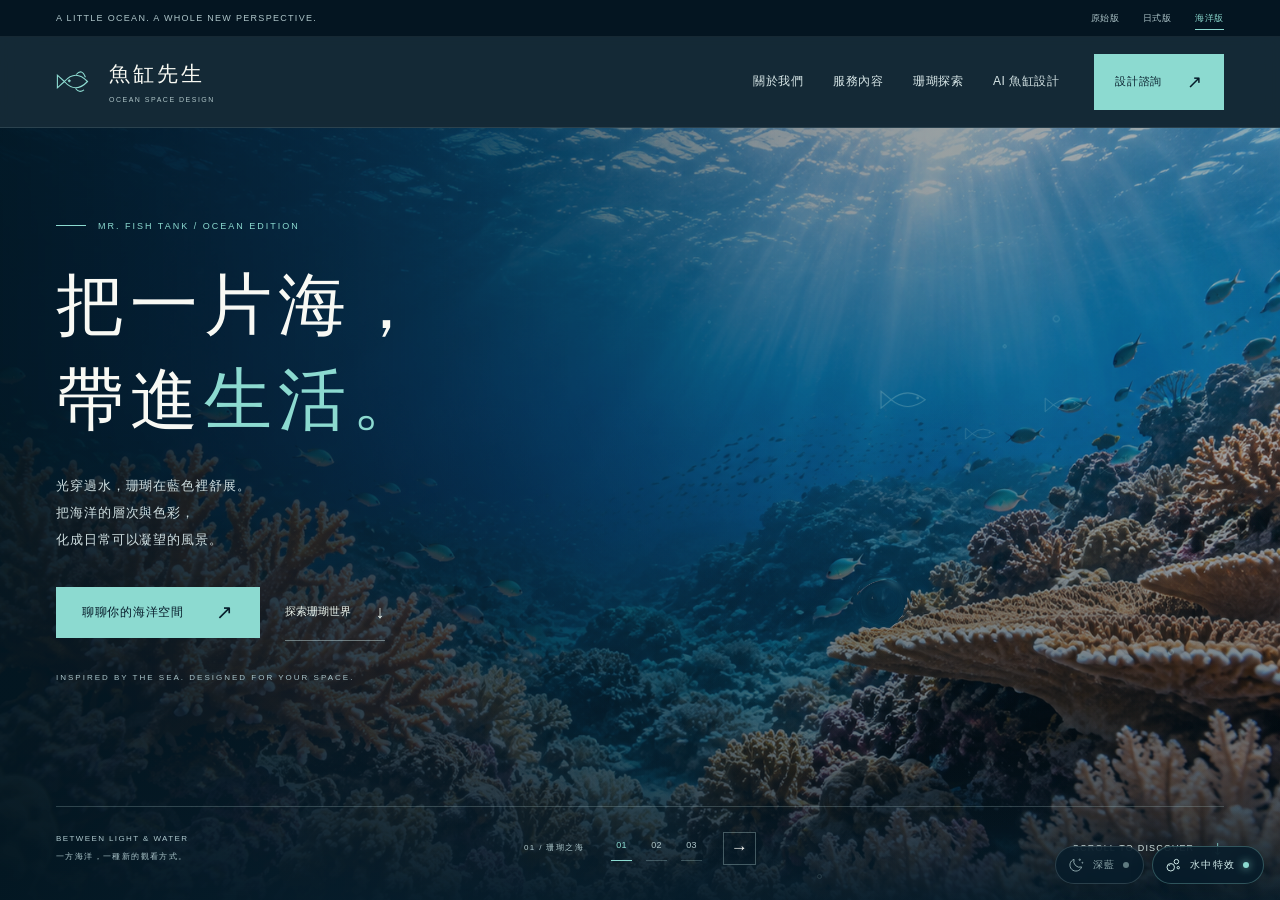
==== index.html @ 2869db02 "Add Mr. Fish Tank design concept demo Three versions (original, Japanese, ocean) as a static site, w" ====
<!doctype html>
<html lang="zh-Hant">
<head>
<meta charset="utf-8">
<meta name="viewport" content="width=device-width,initial-scale=1">
<meta name="theme-color" content="#061e2a">
<title>魚缸先生｜海洋版</title>
<meta http-equiv="refresh" content="0; url=./aqua-design-ocean/">
<link rel="canonical" href="./aqua-design-ocean/">
<style>
  body { margin: 0; min-height: 100svh; display: grid; place-items: center; background: #061c2a; color: #d3eeed; font: 14px/1.8 'Noto Sans TC', 'PingFang TC', sans-serif; letter-spacing: .08em; text-align: center; }
  a { color: #8cdad0; }
  nav { margin-top: 12px; font-size: 12px; }
  nav a { margin: 0 8px; }
</style>
</head>
<body>
<main>
  <p>正在前往魚缸先生海洋版…</p>
  <p><a href="./aqua-design-ocean/">如果沒有自動跳轉，請點這裡</a></p>
  <nav aria-label="網站版本"><a href="./aqua-design/">原始版</a><a href="./aqua-design-jp/">日式版</a><a href="./aqua-design-ocean/">海洋版</a></nav>
</main>
</body>
</html>
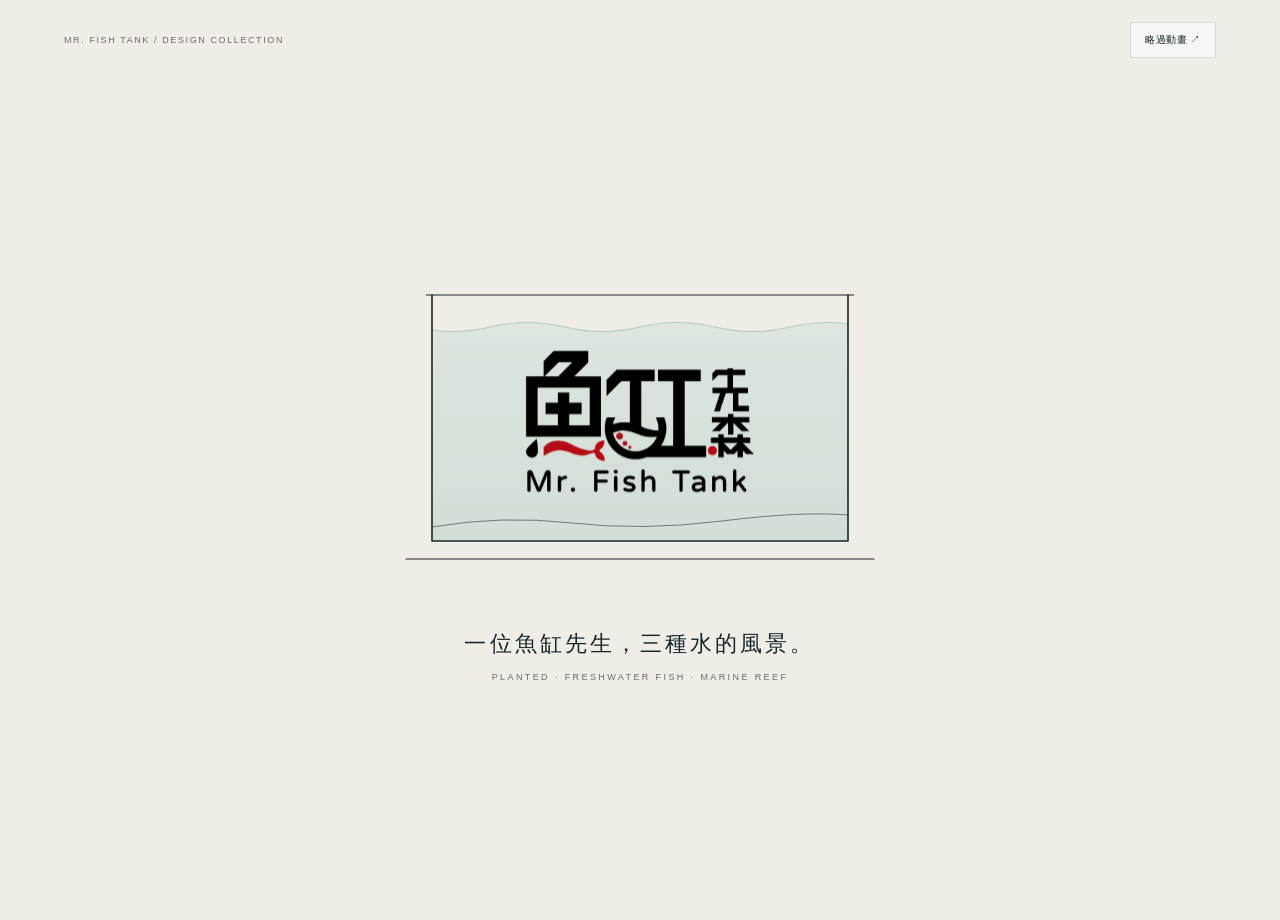
==== commit b8f1c219: "Add tank-type landing page and rename the three editions The root page now opens with a filling-tank" ====
--- a/index.html
+++ b/index.html
@@ -3,22 +3,323 @@
 <head>
 <meta charset="utf-8">
 <meta name="viewport" content="width=device-width,initial-scale=1">
-<meta name="theme-color" content="#061e2a">
-<title>魚缸先生｜海洋版</title>
-<meta http-equiv="refresh" content="0; url=./aqua-design-ocean/">
-<link rel="canonical" href="./aqua-design-ocean/">
+<meta name="theme-color" content="#efede5">
+<meta name="description" content="魚缸先生水景設計概念網站：水草缸、純魚缸、海水缸，選擇你想看的水景。">
+<title>魚缸先生｜選擇你的水景</title>
+<link rel="icon" href="data:image/svg+xml,%3Csvg xmlns='http://www.w3.org/2000/svg' viewBox='0 0 40 40'%3E%3Crect width='40' height='40' fill='%23fff'/%3E%3Cpath d='M9 20q9-12 19 0q-10 12-19 0l-6-7v14z' fill='none' stroke='%23bc4b42' stroke-width='2'/%3E%3C/svg%3E">
 <style>
-  body { margin: 0; min-height: 100svh; display: grid; place-items: center; background: #061c2a; color: #d3eeed; font: 14px/1.8 'Noto Sans TC', 'PingFang TC', sans-serif; letter-spacing: .08em; text-align: center; }
-  a { color: #8cdad0; }
-  nav { margin-top: 12px; font-size: 12px; }
-  nav a { margin: 0 8px; }
+  :root {
+    --paper: #efede5;
+    --ink: #16262c;
+    --muted: #5f6e70;
+    --line: #16262c24;
+    --red: #c62f37;
+    --water-a: #bfdcd4;
+    --water-b: #86b8ad;
+    --serif: 'Noto Serif TC', 'Songti TC', 'Hiragino Mincho ProN', Georgia, serif;
+    --sans: 'Noto Sans TC', 'PingFang TC', 'Hiragino Kaku Gothic ProN', sans-serif;
+  }
+  * { box-sizing: border-box; }
+  html, body { margin: 0; }
+  body { min-height: 100svh; background: var(--paper); color: var(--ink); font: 14px/1.8 var(--sans); -webkit-font-smoothing: antialiased; }
+  body.is-intro { overflow: hidden; }
+  a { color: inherit; text-decoration: none; }
+  button { font: inherit; color: inherit; background: none; border: 0; padding: 0; cursor: pointer; }
+  img, svg { display: block; }
+  :focus-visible { outline: 2px solid var(--red); outline-offset: 4px; }
+  .visually-hidden { position: absolute; width: 1px; height: 1px; overflow: hidden; clip: rect(0 0 0 0); white-space: nowrap; }
+  .skip-link { position: fixed; left: 16px; top: -60px; z-index: 50; padding: 8px 14px; background: var(--ink); color: var(--paper); }
+  .skip-link:focus { top: 12px; }
+
+  /* ---------- 開場：一座魚缸注水、紅魚游過、logo 浮現 ---------- */
+  .intro { position: fixed; inset: 0; z-index: 20; display: flex; flex-direction: column; background: var(--paper); transition: opacity .6s ease, visibility .6s; }
+  .intro.done { opacity: 0; visibility: hidden; pointer-events: none; }
+  .intro-top { display: flex; align-items: center; justify-content: space-between; gap: 16px; padding: 22px max(16px, 5vw); font-size: 9px; letter-spacing: 1.6px; color: var(--muted); }
+  .intro-skip { padding: 8px 14px; border: 1px solid var(--line); font-size: 10px; letter-spacing: .5px; color: var(--ink); background: #ffffff8c; }
+  .intro-skip:hover { border-color: var(--ink); }
+  .intro-stage { flex: 1; display: flex; flex-direction: column; align-items: center; justify-content: center; padding: 0 16px 8vh; }
+  .tank-wrap { position: relative; width: min(600px, 92vw, 120svh); }
+  .tank { width: 100%; height: auto; overflow: visible; }
+  .tank .outline, .tank .stand, .tank .sand { fill: none; stroke: var(--ink); stroke-linecap: round; stroke-linejoin: round; stroke-dasharray: 1; stroke-dashoffset: 1; }
+  .tank .outline { stroke-width: 1.6; animation: draw 1.1s cubic-bezier(.45, 0, .2, 1) .15s forwards; }
+  .tank .rim { stroke: var(--ink); stroke-width: 1; opacity: 0; animation: fade-in .4s ease 1.05s forwards; }
+  .tank .stand { stroke-width: 1.2; animation: draw .8s ease-out .6s forwards; }
+  .tank .water-rise { transform: translateY(232px); animation: water-rise 1.5s cubic-bezier(.3, .1, .2, 1) 1s forwards; }
+  .tank .water-wave { animation: wave 3.2s linear infinite; }
+  .tank .water-body { fill: url(#water-fill); }
+  .tank .water-line { fill: none; stroke: #3f7f76; stroke-width: 1.2; opacity: .7; }
+  .tank .sand { stroke-width: 1; opacity: .55; animation: draw .9s ease-out 2.1s forwards; }
+  .tank .fish { opacity: 0; transform: translate(40px, 196px); animation: fish-swim 2.2s cubic-bezier(.45, .05, .35, 1) 2s forwards; }
+  .tank .fish-body { animation: fish-wiggle .45s ease-in-out infinite alternate; transform-origin: 30px 22px; }
+  .tank .fish path, .tank .fish circle { fill: none; stroke: var(--red); stroke-width: 1.5; stroke-linejoin: round; }
+  .tank .fish circle { fill: var(--red); stroke: none; }
+  .tank .bubble { fill: none; stroke: #2f6f67; stroke-width: 1; opacity: 0; animation: bubble 2.6s ease-in infinite; }
+  .tank .bubble.b2 { animation-delay: 2.9s; }
+  .tank .bubble.b3 { animation-delay: 3.4s; }
+  .tank .bubble.b1 { animation-delay: 2.4s; }
+  .tank .water-dim { opacity: 1; animation: water-dim .8s ease 3.3s forwards; }
+  .intro-logo { position: absolute; left: 50%; top: 52%; width: 42%; transform: translate(-50%, -50%) scale(.96); opacity: 0; filter: blur(8px); animation: logo-in 1s cubic-bezier(.2, .7, .2, 1) 3.3s forwards; mix-blend-mode: multiply; }
+  .intro-tagline { margin: 22px 0 0; text-align: center; opacity: 0; animation: rise-in .8s ease 3.8s forwards; }
+  .intro-tagline strong { display: block; font: 400 clamp(17px, 2.4vw, 22px)/1.7 var(--serif); letter-spacing: .14em; }
+  .intro-tagline span { display: block; margin-top: 6px; font-size: 9px; letter-spacing: 2.4px; color: var(--muted); }
+
+  @keyframes draw { to { stroke-dashoffset: 0; } }
+  @keyframes fade-in { to { opacity: 1; } }
+  @keyframes water-rise { to { transform: translateY(0); } }
+  @keyframes wave { from { transform: translateX(0); } to { transform: translateX(150px); } }
+  @keyframes fish-swim { 0% { opacity: 0; transform: translate(40px, 210px); } 12% { opacity: 1; } 50% { transform: translate(250px, 180px); } 88% { opacity: 1; } 100% { opacity: 0; transform: translate(470px, 200px); } }
+  @keyframes fish-wiggle { from { transform: rotate(-4deg); } to { transform: rotate(4deg); } }
+  @keyframes bubble { 0% { opacity: 0; transform: translateY(0); } 15% { opacity: .7; } 85% { opacity: .5; } 100% { opacity: 0; transform: translateY(-190px); } }
+  @keyframes water-dim { to { opacity: .45; } }
+  @keyframes logo-in { to { opacity: 1; filter: none; transform: translate(-50%, -50%) scale(1); } }
+  @keyframes rise-in { from { opacity: 0; transform: translateY(8px); } to { opacity: 1; transform: none; } }
+
+  /* ---------- 缸型選擇 ---------- */
+  .choose { position: relative; z-index: 25; width: min(1200px, calc(100% - 32px)); margin: 0 auto; padding: 28px 0 48px; }
+  body.is-intro .choose { visibility: hidden; }
+  body.is-splitting .choose { visibility: visible; }
+  .choose-top { display: flex; align-items: center; justify-content: space-between; gap: 16px; padding-bottom: 22px; border-bottom: 1px solid var(--line); }
+  .choose-top img { width: 112px; height: auto; mix-blend-mode: multiply; }
+  .choose-top span { font-size: 9px; letter-spacing: 1.6px; color: var(--muted); text-align: right; }
+  .choose-head { display: flex; align-items: end; justify-content: space-between; gap: 24px; margin: 40px 0 28px; }
+  .choose-head h1 { margin: 0; font: 400 clamp(30px, 4vw, 44px)/1.4 var(--serif); letter-spacing: .1em; }
+  .choose-head p { margin: 0; max-width: 430px; color: var(--muted); font-size: 13px; line-height: 2; }
+  .reveal { transition: opacity .7s ease, transform .7s ease; }
+  body.is-splitting .reveal { opacity: 0; transform: translateY(10px); }
+
+  .cards { display: grid; grid-template-columns: repeat(3, 1fr); gap: 18px; }
+  .card { --bg: #fff; --fg: var(--ink); --sub: var(--muted); --accent: var(--red); --frame: #16262c33; position: relative; display: flex; flex-direction: column; min-width: 0; padding: 18px 18px 20px; background: var(--bg); color: var(--fg); border: 1px solid var(--frame); border-radius: 6px; transform-origin: 0 0; transition: transform .35s cubic-bezier(.2, .7, .2, 1), box-shadow .35s; }
+  .card:hover { transform: translateY(-6px); box-shadow: 0 18px 40px #16262c26; }
+  .card:focus-visible { outline-offset: 6px; }
+  .card.planted { --bg: #101c17; --fg: #edece0; --sub: #a4ada1; --accent: #d1dfad; --frame: #d8e5ca33; }
+  .card.fish { --bg: #ffffff; --fg: #18333b; --sub: #65777b; --accent: #bc4b42; --frame: #18333b29; }
+  .card.marine { --bg: #061c2a; --fg: #eef5ee; --sub: #abc3c8; --accent: #8cdad0; --frame: #bdd3d536; }
+  .card > * { transition: opacity .6s ease; }
+  .card.hide-content > * { opacity: 0; }
+  .card-art { width: 100%; height: auto; aspect-ratio: 16 / 10; color: var(--accent); }
+  .card-art .frame { fill: none; stroke: var(--fg); stroke-opacity: .28; stroke-width: 1; }
+  .card-art .waterline { fill: none; stroke: var(--accent); stroke-opacity: .6; stroke-width: 1; }
+  .card-art .ln { fill: none; stroke: currentColor; stroke-width: 1.3; stroke-linecap: round; stroke-linejoin: round; }
+  .card-art .soft { stroke: var(--fg); stroke-opacity: .45; }
+  .card-art .coral { stroke: #ff9a7b; }
+  .card-art .dot { fill: currentColor; stroke: none; }
+  .card-art .sway { transform-box: fill-box; transform-origin: 50% 100%; transition: transform .8s ease; }
+  .card-art .swim { transition: transform 1.2s cubic-bezier(.3, .1, .2, 1); }
+  .card-art .rise { opacity: .5; transition: transform 1.4s ease, opacity 1.4s ease; }
+  .card:hover .sway-a, .card:focus-visible .sway-a { transform: rotate(-4deg); }
+  .card:hover .sway-b, .card:focus-visible .sway-b { transform: rotate(3deg); }
+  .card:hover .swim, .card:focus-visible .swim { transform: translateX(26px); }
+  .card:hover .swim-back, .card:focus-visible .swim-back { transform: translateX(-18px); }
+  .card:hover .rise, .card:focus-visible .rise { transform: translateY(-46px); opacity: 0; }
+  .card-no { margin-top: 16px; font-size: 9px; letter-spacing: 1.8px; color: var(--accent); }
+  .card h2 { margin: 6px 0 10px; font: 400 32px/1.4 var(--serif); letter-spacing: .14em; }
+  .card p { margin: 0; color: var(--sub); font-size: 13px; line-height: 2; }
+  .tags { display: flex; flex-wrap: wrap; gap: 6px; margin: 16px 0 0; padding: 0; list-style: none; }
+  .tags li { padding: 3px 9px; border: 1px solid var(--frame); border-radius: 20px; font-size: 10px; color: var(--sub); }
+  .card-note { margin-top: 10px; font-size: 10px; color: var(--sub); }
+  .card-cta { display: flex; align-items: center; justify-content: space-between; margin-top: auto; padding-top: 16px; border-top: 1px solid var(--frame); font-size: 12px; letter-spacing: .06em; }
+  .card-body { flex: 1; display: flex; flex-direction: column; padding-bottom: 18px; }
+  .card-cta span { font-size: 18px; color: var(--accent); transition: transform .3s; }
+  .card:hover .card-cta span { transform: translateX(4px); }
+
+  .choose-foot { display: flex; align-items: center; justify-content: space-between; flex-wrap: wrap; gap: 12px 24px; margin-top: 32px; padding-top: 18px; border-top: 1px solid var(--line); font-size: 10px; color: var(--muted); letter-spacing: .4px; }
+  .replay { font-size: 11px; color: var(--ink); border-bottom: 1px solid var(--line); padding: 4px 0; }
+  .replay:hover { border-color: var(--ink); }
+
+  @media (max-width: 860px) {
+    .cards { grid-template-columns: 1fr; gap: 14px; }
+    .card { display: grid; grid-template-columns: minmax(0, 42%) 1fr; column-gap: 16px; }
+    .card-art { align-self: start; }
+    .card-no { margin-top: 0; }
+    .card h2 { font-size: 26px; margin-top: 2px; }
+    .card-body { padding-bottom: 14px; }
+    .card-cta { grid-column: 1 / -1; }
+    .choose-head { flex-direction: column; align-items: start; gap: 10px; margin: 28px 0 22px; }
+  }
+  @media (max-width: 520px) {
+    .card { display: flex; }
+    .card-art { aspect-ratio: 16 / 8; }
+    .card-no { margin-top: 12px; }
+    .choose-top img { width: 92px; }
+    .intro-logo { width: 48%; }
+  }
+  @media (prefers-reduced-motion: reduce) {
+    *, *::before, *::after { animation: none !important; transition: none !important; }
+  }
 </style>
 </head>
-<body>
-<main>
-  <p>正在前往魚缸先生海洋版…</p>
-  <p><a href="./aqua-design-ocean/">如果沒有自動跳轉，請點這裡</a></p>
-  <nav aria-label="網站版本"><a href="./aqua-design/">原始版</a><a href="./aqua-design-jp/">日式版</a><a href="./aqua-design-ocean/">海洋版</a></nav>
+<body class="is-intro">
+<a class="skip-link" href="#choose">跳至缸型選擇</a>
+
+<div class="intro" id="intro">
+  <div class="intro-top"><span>MR. FISH TANK / DESIGN COLLECTION</span><button type="button" class="intro-skip" id="intro-skip">略過動畫 ↗</button></div>
+  <div class="intro-stage">
+    <div class="tank-wrap" id="tank-wrap">
+      <svg class="tank" id="tank" viewBox="0 0 600 380" aria-hidden="true">
+        <defs>
+          <clipPath id="tank-inner"><rect x="92" y="72" width="416" height="246"/></clipPath>
+          <linearGradient id="water-fill" x1="0" y1="0" x2="0" y2="1"><stop offset="0" stop-color="#bfdcd4" stop-opacity=".85"/><stop offset="1" stop-color="#86b8ad" stop-opacity=".6"/></linearGradient>
+        </defs>
+        <g clip-path="url(#tank-inner)">
+          <g class="water-dim">
+            <g class="water-rise"><g class="water-wave">
+              <path class="water-body" d="M-150 104q37.5-9 75 0t75 0t75 0t75 0t75 0t75 0t75 0t75 0t75 0t75 0t75 0t75 0V340H-150Z"/>
+              <path class="water-line" d="M-150 104q37.5-9 75 0t75 0t75 0t75 0t75 0t75 0t75 0t75 0t75 0t75 0t75 0t75 0"/>
+            </g></g>
+          </g>
+          <path class="sand" pathLength="1" d="M92 304q70-12 140-4t150-2t126-6"/>
+          <circle class="bubble b1" cx="430" cy="296" r="3"/>
+          <circle class="bubble b2" cx="446" cy="300" r="2"/>
+          <circle class="bubble b3" cx="420" cy="298" r="4"/>
+          <g class="fish"><g class="fish-body"><g transform="scale(1.5)"><path d="M0 15q19-16 40 0q-21 16-40 0l-12-10v20z"/><circle cx="31" cy="13" r="1.3"/></g></g></g>
+        </g>
+        <path class="outline" pathLength="1" d="M92 72V318H508V72"/>
+        <path class="rim" d="M86 72H514"/>
+        <path class="stand" pathLength="1" d="M66 336H534"/>
+      </svg>
+      <img class="intro-logo" src="aqua-design/assets/mr-fish-tank-logo-ink.png" alt="">
+    </div>
+    <p class="intro-tagline"><strong>一位魚缸先生，三種水的風景。</strong><span>PLANTED · FRESHWATER FISH · MARINE REEF</span></p>
+  </div>
+</div>
+
+<main class="choose" id="choose">
+  <header class="choose-top reveal">
+    <img src="aqua-design/assets/mr-fish-tank-logo-ink.png" alt="魚缸先生 Mr. Fish Tank">
+    <span>DESIGN COLLECTION<br>3 EDITIONS</span>
+  </header>
+  <div class="choose-head reveal">
+    <h1>選擇你的水景</h1>
+    <p>魚缸先生有三種缸型的設計概念網站。點選一張卡片進入；進到網站後，也能從頁面最上方的切換列隨時改看其他缸型。</p>
+  </div>
+
+  <div class="cards">
+    <a class="card planted" href="aqua-design/">
+      <svg class="card-art" viewBox="0 0 320 200" aria-hidden="true">
+        <rect class="frame" x="20" y="22" width="280" height="160" rx="3"/>
+        <path class="waterline" d="M20 42q17.5-5 35 0t35 0t35 0t35 0t35 0t35 0t35 0t35 0"/>
+        <path class="ln soft" d="M20 168q60-14 120-6t160-4"/>
+        <path class="ln soft" d="M150 166l12-26l22-6l14 18l4 14z"/>
+        <g class="sway sway-a"><path class="ln" d="M70 166C66 132 78 110 72 72"/><path class="ln" d="M72 132q-16-4-22-18q16 0 22 18zM74 108q14-6 18-20q-14 2-18 20zM72 88q-12-6-14-18q12 2 14 18z"/></g>
+        <g class="sway sway-b"><path class="ln" d="M96 166C98 142 90 128 96 102"/><path class="ln" d="M96 138q12-4 16-16q-12 2-16 16zM95 118q-12-4-15-15q12 1 15 15z"/></g>
+        <g class="sway sway-a"><path class="ln" d="M244 164C242 142 250 130 246 106"/><path class="ln" d="M246 140q-14-2-20-14q14 0 20 14zM247 122q12-6 15-17q-12 2-15 17z"/></g>
+        <g class="sway sway-b"><path class="ln" d="M268 164C270 150 264 140 268 126"/><path class="ln" d="M268 150q10-4 13-13q-10 1-13 13z"/></g>
+        <path class="ln soft" d="M118 166v-6M126 166v-8M134 166v-5M206 166v-7M214 166v-5M222 166v-8"/>
+        <g class="swim"><g transform="translate(176 84) scale(.55)"><path class="ln" d="M0 15q19-16 40 0q-21 16-40 0l-12-10v20z"/><circle class="dot" cx="31" cy="13" r="1.6"/></g></g>
+      </svg>
+      <div class="card-body">
+        <span class="card-no">01 / PLANTED AQUASCAPE</span>
+        <h2>水草缸</h2>
+        <p>水草、石材與沉木構成的自然風景，像把一座森林放進客廳。</p>
+        <ul class="tags"><li>水草造景</li><li>生態缸</li><li>綠牆</li></ul>
+      </div>
+      <span class="card-cta">進入水草缸<span aria-hidden="true">→</span></span>
+    </a>
+
+    <a class="card fish" href="aqua-design-jp/">
+      <svg class="card-art" viewBox="0 0 320 200" aria-hidden="true">
+        <rect class="frame" x="20" y="22" width="280" height="160" rx="3"/>
+        <path class="waterline" d="M20 42q17.5-5 35 0t35 0t35 0t35 0t35 0t35 0t35 0t35 0"/>
+        <ellipse class="ln soft" cx="214" cy="62" rx="22" ry="5"/>
+        <ellipse class="ln soft" cx="214" cy="62" rx="40" ry="9" stroke-opacity=".25"/>
+        <g class="swim"><g transform="translate(88 104) scale(1.7)"><path class="ln" d="M0 15q19-16 40 0q-21 16-40 0l-12-10v20z"/><path class="ln" d="M17 8q5-6 11 0M17 22q4 5 9 1"/><circle class="dot" cx="31" cy="13" r="1.1"/></g></g>
+        <g class="swim-back swim"><g transform="translate(206 88) scale(.9)"><path class="ln" d="M0 15q19-16 40 0q-21 16-40 0l-12-10v20z"/><circle class="dot" cx="31" cy="13" r="1.4"/></g></g>
+        <path class="ln soft" d="M20 170H300"/>
+        <path class="ln soft" d="M236 170q4-12 16-12t14 12"/>
+      </svg>
+      <div class="card-body">
+        <span class="card-no">02 / FRESHWATER FISH</span>
+        <h2>純魚缸</h2>
+        <p>以觀賞魚為主角，乾淨的線條與留白，適合辦公室、店面與日式空間。</p>
+        <ul class="tags"><li>觀賞魚</li><li>錦鯉</li><li>極簡造景</li></ul>
+        <span class="card-note">介面預設日文，可切換繁體中文。</span>
+      </div>
+      <span class="card-cta">進入純魚缸<span aria-hidden="true">→</span></span>
+    </a>
+
+    <a class="card marine" href="aqua-design-ocean/">
+      <svg class="card-art" viewBox="0 0 320 200" aria-hidden="true">
+        <rect class="frame" x="20" y="22" width="280" height="160" rx="3"/>
+        <path class="waterline" d="M20 42q17.5-5 35 0t35 0t35 0t35 0t35 0t35 0t35 0t35 0"/>
+        <path class="ln soft" d="M20 170q50-8 100-4t100 2t80-4"/>
+        <g class="sway sway-b"><path class="ln coral" d="M88 168V108M88 140l-22-16M66 124V102M88 152l24-18M112 134V110M88 124l14-14M102 110V90M66 112l-12-10M54 102V88"/></g>
+        <g class="sway sway-a"><path class="ln coral" d="M236 168c-4-20 4-36 0-58M236 142c10-8 16-18 16-32M236 152c-12-8-18-18-20-32M236 126c-8-6-11-14-11-24"/></g>
+        <path class="ln soft" d="M150 168c2-10 10-16 22-16s18 8 20 16"/>
+        <g class="swim"><g transform="translate(150 78) scale(.6)"><path class="ln" d="M0 15q19-16 40 0q-21 16-40 0l-12-10v20z"/><circle class="dot" cx="31" cy="13" r="1.6"/></g></g>
+        <circle class="ln rise" cx="200" cy="128" r="3"/>
+        <circle class="ln rise" cx="210" cy="116" r="2"/>
+        <circle class="ln rise" cx="194" cy="104" r="4"/>
+      </svg>
+      <div class="card-body">
+        <span class="card-no">03 / MARINE REEF</span>
+        <h2>海水缸</h2>
+        <p>珊瑚、礁岩與海水魚，把一片海帶進生活；可切換深藍模式，滑鼠移動會帶起水波與氣泡。</p>
+        <ul class="tags"><li>珊瑚礁景</li><li>白沙潟湖</li><li>深藍模式</li></ul>
+      </div>
+      <span class="card-cta">進入海水缸<span aria-hidden="true">→</span></span>
+    </a>
+  </div>
+
+  <footer class="choose-foot reveal">
+    <span>© 2026 MR. FISH TANK · DESIGN CONCEPT BY 白澤 STUDIO　網站影像為 AI 概念示意。</span>
+    <button type="button" class="replay" id="replay">重播開場動畫 ↻</button>
+  </footer>
 </main>
+
+<script>
+(() => {
+  'use strict';
+  const body = document.body;
+  const intro = document.getElementById('intro');
+  const cards = [...document.querySelectorAll('.card')];
+  const reduced = matchMedia('(prefers-reduced-motion: reduce)').matches;
+  const SPLIT_AT = 4700;
+  let timer = 0, finished = false;
+
+  function finish() {
+    if (finished) return;
+    finished = true;
+    clearTimeout(timer);
+    body.classList.remove('is-intro', 'is-splitting');
+    cards.forEach(card => card.classList.remove('hide-content'));
+    intro.classList.add('done');
+  }
+
+  // 魚缸一分為三：每張卡片從魚缸內部的左、中、右三分之一，展開到自己的位置
+  function split() {
+    if (finished) return;
+    const svg = document.getElementById('tank').getBoundingClientRect();
+    const sx = svg.width / 600, sy = svg.height / 380;
+    const tank = { x: svg.left + 92 * sx, y: svg.top + 72 * sy, w: 416 * sx, h: 246 * sy };
+    body.classList.add('is-splitting');
+    body.classList.remove('is-intro');
+    cards.forEach(card => card.classList.add('hide-content'));
+    const motions = cards.map((card, i) => {
+      const r = card.getBoundingClientRect();
+      const from = { x: tank.x + tank.w / 3 * i, y: tank.y, w: tank.w / 3, h: tank.h };
+      return card.animate([
+        { transform: `translate(${from.x - r.left}px, ${from.y - r.top}px) scale(${from.w / r.width}, ${from.h / r.height})`, borderRadius: '0px' },
+        { transform: 'none', borderRadius: '6px' }
+      ], { duration: 950, delay: i * 90, easing: 'cubic-bezier(.7, 0, .2, 1)', fill: 'backwards' });
+    });
+    intro.classList.add('done');
+    Promise.all(motions.map(m => m.finished)).catch(() => {}).then(() => {
+      cards.forEach((card, i) => setTimeout(() => card.classList.remove('hide-content'), i * 80));
+      body.classList.remove('is-splitting');
+      finished = true;
+    });
+  }
+
+  document.getElementById('intro-skip').addEventListener('click', () => {
+    cards.forEach(card => card.getAnimations().forEach(a => a.cancel()));
+    finish();
+  });
+  document.getElementById('replay').addEventListener('click', () => location.reload());
+  addEventListener('keydown', event => { if (event.key === 'Escape' && !finished) document.getElementById('intro-skip').click(); });
+
+  if (reduced) finish();
+  else timer = setTimeout(split, SPLIT_AT);
+})();
+</script>
 </body>
 </html>
